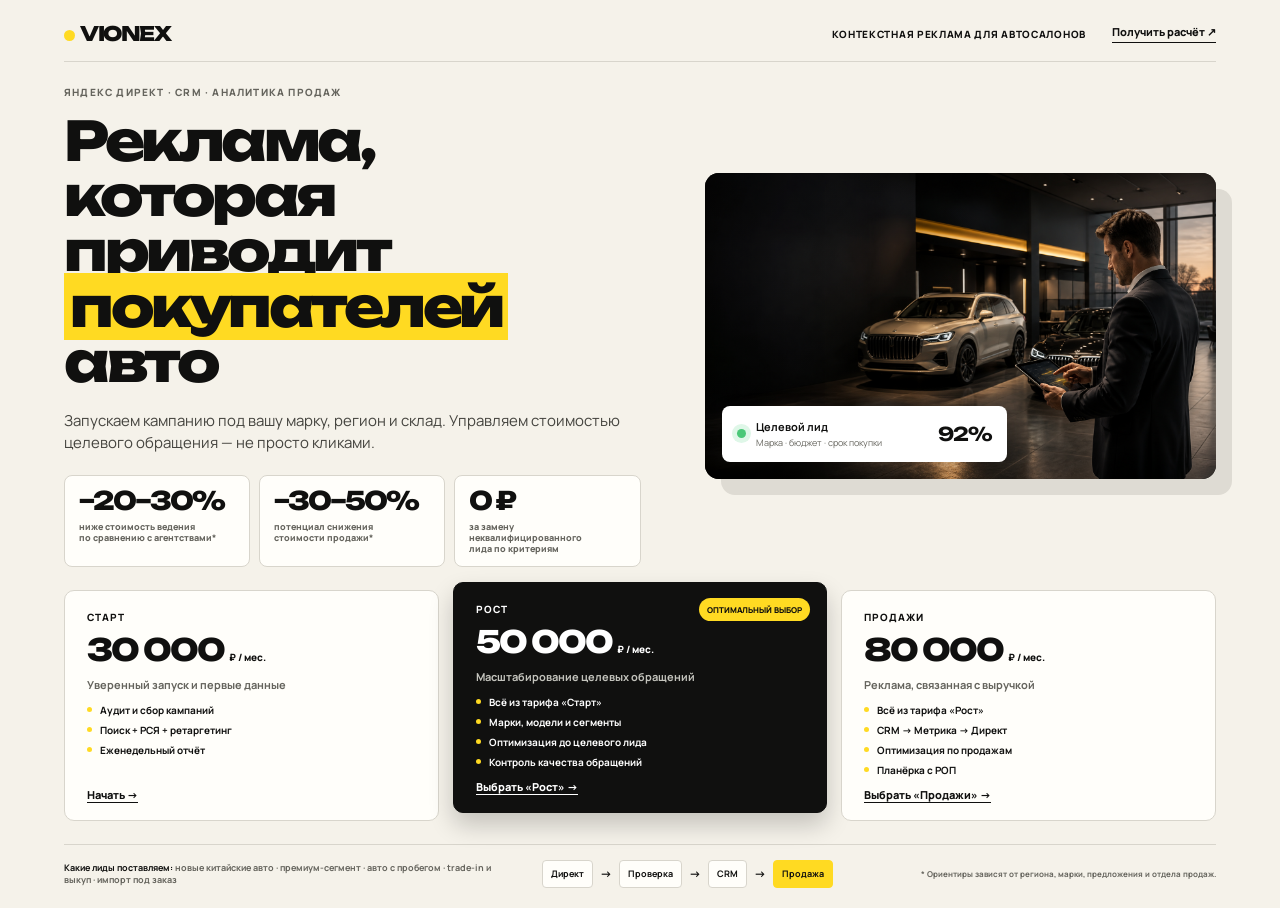
==== commercial.html @ 21ea2c38 "Make commercial offer a single-screen block" ====
<!doctype html>
<html lang="ru">
<head>
  <meta charset="utf-8"><meta name="viewport" content="width=device-width, initial-scale=1">
  <meta name="description" content="Контекстная реклама VIONEX для автосалонов: три понятных тарифа и прозрачная работа по целевым обращениям.">
  <meta name="theme-color" content="#f5f2ea"><title>Контекстная реклама для автосалонов — VIONEX</title>
  <link rel="preconnect" href="https://fonts.googleapis.com"><link rel="preconnect" href="https://fonts.gstatic.com" crossorigin>
  <link href="https://fonts.googleapis.com/css2?family=Manrope:wght@500;600;700;800&family=Unbounded:wght@600;700;800&display=swap" rel="stylesheet">
  <link rel="stylesheet" href="assets/commercial-single.css">
</head>
<body>
  <main class="sheet">
    <header class="sheet__head"><a href="./" class="brand" aria-label="VIONEX — главная"><i></i>VIONEX</a><span>КОНТЕКСТНАЯ РЕКЛАМА ДЛЯ АВТОСАЛОНОВ</span><a class="head-link" href="mailto:info@vionex-leads.ru">Получить расчёт ↗</a></header>
    <section class="top">
      <div class="top__copy"><p class="eyebrow">Яндекс Директ · CRM · аналитика продаж</p><h1>Реклама, которая приводит <mark>покупателей</mark> авто</h1><p class="lead">Запускаем кампанию под вашу марку, регион и склад. Управляем стоимостью целевого обращения — не просто кликами.</p><div class="facts"><article><strong>−20–30%</strong><span>ниже стоимость ведения<br>по сравнению с агентствами*</span></article><article><strong>−30–50%</strong><span>потенциал снижения<br>стоимости продажи*</span></article><article><strong>0 ₽</strong><span>за замену неквалифицированного<br>лида по критериям</span></article></div></div>
      <figure class="showroom"><img src="assets/commercial-showroom.png" alt="Менеджер дилерского центра в автосалоне"><figcaption><i></i><div><b>Целевой лид</b><span>Марка · бюджет · срок покупки</span></div><strong>92%</strong></figcaption></figure>
    </section>
    <section class="tariffs" aria-label="Тарифы на контекстную рекламу">
      <article class="plan"><div class="plan__top"><span>СТАРТ</span><strong>30 000 <small>₽ / мес.</small></strong></div><p>Уверенный запуск и первые данные</p><ul><li>Аудит и сбор кампаний</li><li>Поиск + РСЯ + ретаргетинг</li><li>Еженедельный отчёт</li></ul><a href="mailto:info@vionex-leads.ru">Начать →</a></article>
      <article class="plan plan--accent"><em>ОПТИМАЛЬНЫЙ ВЫБОР</em><div class="plan__top"><span>РОСТ</span><strong>50 000 <small>₽ / мес.</small></strong></div><p>Масштабирование целевых обращений</p><ul><li>Всё из тарифа «Старт»</li><li>Марки, модели и сегменты</li><li>Оптимизация до целевого лида</li><li>Контроль качества обращений</li></ul><a href="mailto:info@vionex-leads.ru">Выбрать «Рост» →</a></article>
      <article class="plan"><div class="plan__top"><span>ПРОДАЖИ</span><strong>80 000 <small>₽ / мес.</small></strong></div><p>Реклама, связанная с выручкой</p><ul><li>Всё из тарифа «Рост»</li><li>CRM → Метрика → Директ</li><li>Оптимизация по продажам</li><li>Планёрка с РОП</li></ul><a href="mailto:info@vionex-leads.ru">Выбрать «Продажи» →</a></article>
    </section>
    <footer class="sheet__foot"><div><b>Какие лиды поставляем:</b> новые китайские авто · премиум-сегмент · авто с пробегом · trade-in и выкуп · импорт под заказ</div><div class="route"><span>Директ</span><b>→</b><span>Проверка</span><b>→</b><span>CRM</span><b>→</b><span>Продажа</span></div><small>* Ориентиры зависят от региона, марки, предложения и отдела продаж.</small></footer>
  </main>
</body>
</html>
---- assets/commercial-single.css ----
:root{--ink:#10100f;--paper:#f5f2ea;--yellow:#ffda22;--muted:#65645d;--line:#d8d5cc}*{box-sizing:border-box}html,body{min-height:100%;margin:0}body{background:#252525;color:var(--ink);font-family:Manrope,Arial,sans-serif}.sheet{width:min(1440px,100%);min-height:100vh;margin:auto;background:var(--paper);padding:30px clamp(24px,5vw,78px) 20px;display:flex;flex-direction:column;gap:clamp(18px,2.5vh,34px)}.sheet__head{height:32px;display:flex;align-items:center;gap:26px;border-bottom:1px solid var(--line);padding-bottom:24px}.brand{font:800 20px Unbounded,sans-serif;color:var(--ink);text-decoration:none;letter-spacing:-1.5px}.brand i{width:11px;height:11px;border-radius:50%;display:inline-block;background:var(--yellow);margin-right:5px}.sheet__head>span{font-size:10px;font-weight:800;letter-spacing:.7px;margin-left:auto}.head-link{font-size:11px;font-weight:800;color:var(--ink);text-decoration:none;border-bottom:1px solid var(--ink);padding-bottom:3px}.top{display:grid;grid-template-columns:minmax(0,1.06fr) minmax(385px,.94fr);gap:clamp(30px,5vw,80px);align-items:center}.eyebrow{font-size:10px;font-weight:800;letter-spacing:1.2px;text-transform:uppercase;color:var(--muted);margin:0 0 14px}h1{font:800 clamp(38px,4.25vw,68px)/1.02 Unbounded,sans-serif;letter-spacing:-3.5px;margin:0;max-width:720px}mark{background:var(--yellow);color:inherit;padding:0 6px}.lead{font-size:15px;line-height:1.5;max-width:580px;margin:20px 0;color:#45443f}.facts{display:flex;gap:9px}.facts article{background:#fffefa;border:1px solid var(--line);border-radius:8px;padding:12px 14px;flex:1;min-width:0}.facts strong{font:800 clamp(20px,2vw,30px)/1 Unbounded,sans-serif;letter-spacing:-2px;display:block}.facts span{font-size:9px;font-weight:800;line-height:1.25;color:var(--muted);display:block;margin-top:7px}.showroom{margin:0;height:clamp(285px,34vh,390px);border-radius:14px;overflow:hidden;position:relative;background:#171716;box-shadow:16px 16px 0 #dedbd3}.showroom:after{content:"";position:absolute;inset:0;background:linear-gradient(90deg,rgba(0,0,0,.26),transparent 60%)}.showroom img{width:100%;height:100%;object-fit:cover;object-position:70% center}.showroom figcaption{position:absolute;z-index:1;bottom:17px;left:17px;right:17px;max-width:285px;padding:13px 15px;background:#fff;border-radius:8px;display:flex;align-items:center;gap:10px;box-shadow:0 9px 22px rgba(0,0,0,.2)}.showroom figcaption i{width:9px;height:9px;border-radius:50%;background:#4bc878;box-shadow:0 0 0 5px #dff7e8}.showroom figcaption div{display:grid;gap:2px}.showroom figcaption b{font-size:11px}.showroom figcaption span{font-size:9px;color:#696861}.showroom figcaption strong{font:700 19px Unbounded,sans-serif;letter-spacing:-1px;margin-left:auto}.tariffs{display:grid;grid-template-columns:repeat(3,1fr);gap:14px}.plan{background:#fffefa;border:1px solid var(--line);border-radius:10px;padding:19px 22px 17px;min-height:230px;display:flex;flex-direction:column;position:relative}.plan--accent{background:var(--ink);border-color:var(--ink);color:#fff;transform:translateY(-8px);box-shadow:0 12px 25px rgba(0,0,0,.2)}.plan>em{position:absolute;right:16px;top:15px;background:var(--yellow);color:var(--ink);font-size:8px;font-weight:800;font-style:normal;border-radius:20px;padding:6px 8px}.plan__top{display:flex;flex-direction:column;gap:11px}.plan__top span{font-size:10px;font-weight:800;letter-spacing:1px}.plan__top strong{font:800 clamp(24px,2.4vw,35px)/1 Unbounded,sans-serif;letter-spacing:-2px}.plan__top small{font:800 10px Manrope,sans-serif;letter-spacing:0}.plan p{font-size:11px;line-height:1.35;margin:13px 0 10px;color:var(--muted);font-weight:700}.plan--accent p{color:#c3c3bc}.plan ul{padding:0;margin:0;list-style:none;display:grid;gap:6px}.plan li{font-size:10px;font-weight:700;padding-left:13px;position:relative}.plan li:before{content:"";width:5px;height:5px;border-radius:50%;background:var(--yellow);position:absolute;left:0;top:4px}.plan a{color:inherit;font-size:11px;font-weight:800;text-decoration:none;border-bottom:1px solid currentColor;width:max-content;margin-top:auto;padding-top:10px}.sheet__foot{border-top:1px solid var(--line);padding-top:15px;display:grid;grid-template-columns:1.15fr .9fr .9fr;gap:18px;align-items:center;font-size:9px;line-height:1.35;color:var(--muted);font-weight:700}.sheet__foot b{color:var(--ink)}.route{display:flex;align-items:center;justify-content:center;gap:7px;color:var(--ink)}.route span{background:#fffefa;border:1px solid var(--line);padding:7px 8px;border-radius:4px}.route span:last-child{background:var(--yellow);border-color:var(--yellow)}.route>b{font-size:12px}.sheet__foot small{text-align:right;font-size:8px}@media(max-width:850px){.sheet{min-height:100%;padding:22px 16px 28px;gap:26px}.sheet__head{padding-bottom:18px}.sheet__head>span{display:none}.head-link{margin-left:auto}.top{grid-template-columns:1fr;gap:25px}.showroom{height:290px;box-shadow:10px 10px 0 #dedbd3}.tariffs{grid-template-columns:1fr}.plan--accent{transform:none}.sheet__foot{grid-template-columns:1fr;gap:12px}.route{justify-content:flex-start;flex-wrap:wrap}.sheet__foot small{text-align:left}h1{font-size:37px;letter-spacing:-2.4px}.facts{display:grid;grid-template-columns:1fr 1fr}.facts article:last-child{grid-column:1/-1}.facts strong{font-size:24px}}@media(max-width:380px){h1{font-size:33px}.brand{font-size:18px}.head-link{font-size:10px}}@media(prefers-reduced-motion:reduce){*{scroll-behavior:auto}}
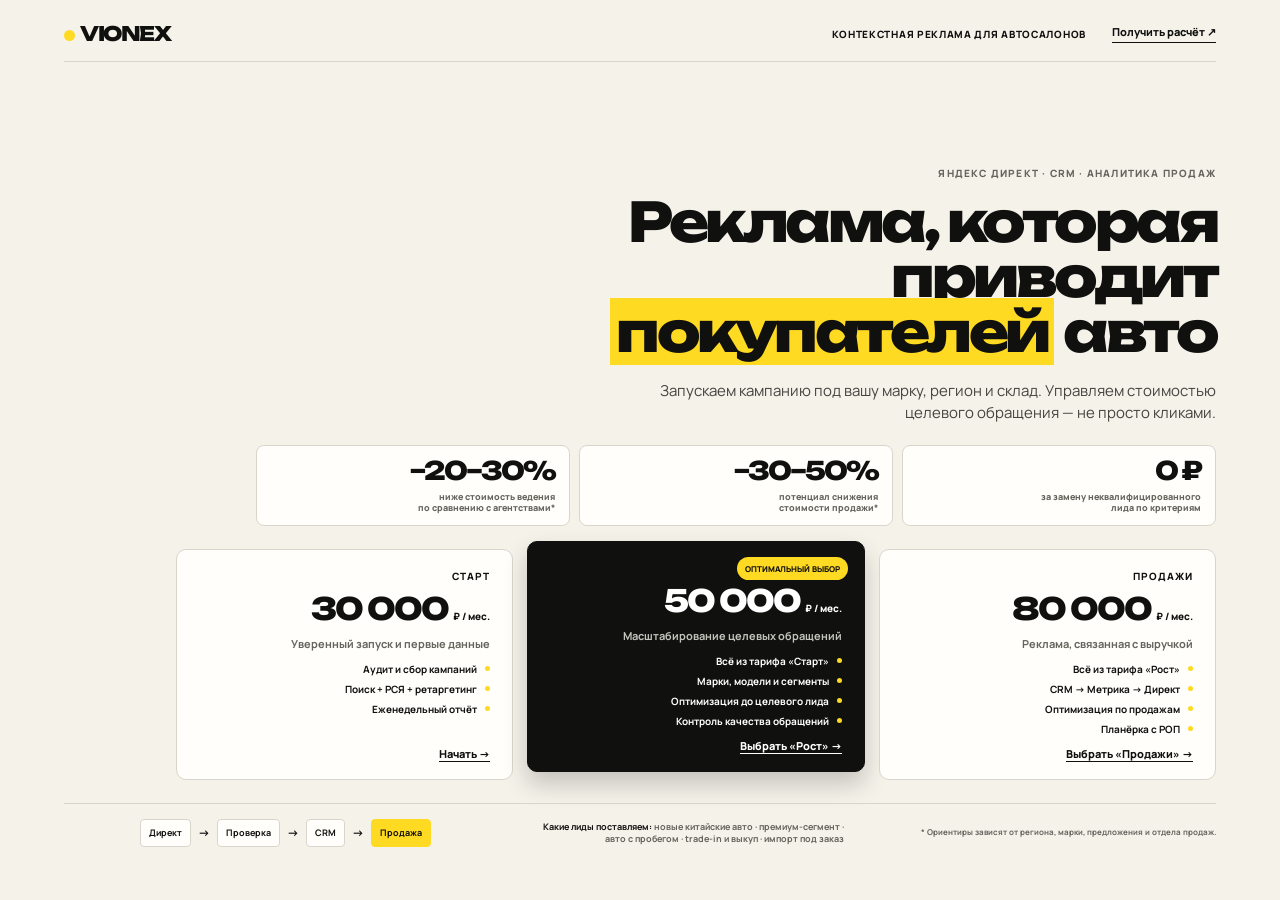
==== commit 949bcc4e: "Move commercial offer content right and remove photo" ====
--- a/commercial.html
+++ b/commercial.html
@@ -7,13 +7,13 @@
   <link rel="preconnect" href="https://fonts.googleapis.com"><link rel="preconnect" href="https://fonts.gstatic.com" crossorigin>
   <link href="https://fonts.googleapis.com/css2?family=Manrope:wght@500;600;700;800&family=Unbounded:wght@600;700;800&display=swap" rel="stylesheet">
   <link rel="stylesheet" href="assets/commercial-single.css">
+  <link rel="stylesheet" href="assets/commercial-right.css">
 </head>
 <body>
   <main class="sheet">
     <header class="sheet__head"><a href="./" class="brand" aria-label="VIONEX — главная"><i></i>VIONEX</a><span>КОНТЕКСТНАЯ РЕКЛАМА ДЛЯ АВТОСАЛОНОВ</span><a class="head-link" href="mailto:info@vionex-leads.ru">Получить расчёт ↗</a></header>
     <section class="top">
       <div class="top__copy"><p class="eyebrow">Яндекс Директ · CRM · аналитика продаж</p><h1>Реклама, которая приводит <mark>покупателей</mark> авто</h1><p class="lead">Запускаем кампанию под вашу марку, регион и склад. Управляем стоимостью целевого обращения — не просто кликами.</p><div class="facts"><article><strong>−20–30%</strong><span>ниже стоимость ведения<br>по сравнению с агентствами*</span></article><article><strong>−30–50%</strong><span>потенциал снижения<br>стоимости продажи*</span></article><article><strong>0 ₽</strong><span>за замену неквалифицированного<br>лида по критериям</span></article></div></div>
-      <figure class="showroom"><img src="assets/commercial-showroom.png" alt="Менеджер дилерского центра в автосалоне"><figcaption><i></i><div><b>Целевой лид</b><span>Марка · бюджет · срок покупки</span></div><strong>92%</strong></figcaption></figure>
     </section>
     <section class="tariffs" aria-label="Тарифы на контекстную рекламу">
       <article class="plan"><div class="plan__top"><span>СТАРТ</span><strong>30 000 <small>₽ / мес.</small></strong></div><p>Уверенный запуск и первые данные</p><ul><li>Аудит и сбор кампаний</li><li>Поиск + РСЯ + ретаргетинг</li><li>Еженедельный отчёт</li></ul><a href="mailto:info@vionex-leads.ru">Начать →</a></article>
--- a/assets/commercial-right.css
+++ b/assets/commercial-right.css
@@ -0,0 +1,28 @@
+/* Вариант витрины: весь контент собран справа, без фото. */
+.top { display: block; padding-top: clamp(48px, 9vh, 108px); }
+.top__copy { width: min(100%, 960px); margin-left: auto; text-align: right; }
+.eyebrow { margin-left: auto; }
+h1 { margin-left: auto; }
+.lead { margin-left: auto; }
+.facts { justify-content: flex-end; }
+.facts article { text-align: right; }
+.tariffs { width: min(100%, 1040px); margin-left: auto; }
+.plan { text-align: right; }
+.plan li { padding-left: 0; padding-right: 13px; }
+.plan li:before { left: auto; right: 0; }
+.plan a { margin-left: auto; }
+.sheet__foot { text-align: right; grid-template-columns: 1.25fr .9fr 1fr; }
+.route { order: -1; }
+.sheet__foot small { text-align: right; }
+@media (max-width: 850px) {
+  .top { padding-top: 34px; }
+  .top__copy { text-align: left; }
+  .eyebrow, h1, .lead { margin-left: 0; }
+  .facts { justify-content: initial; }
+  .facts article, .plan, .sheet__foot, .sheet__foot small { text-align: left; }
+  .tariffs { margin-left: 0; }
+  .plan li { padding-left: 13px; padding-right: 0; }
+  .plan li:before { left: 0; right: auto; }
+  .plan a { margin-left: 0; }
+  .route { order: 0; }
+}
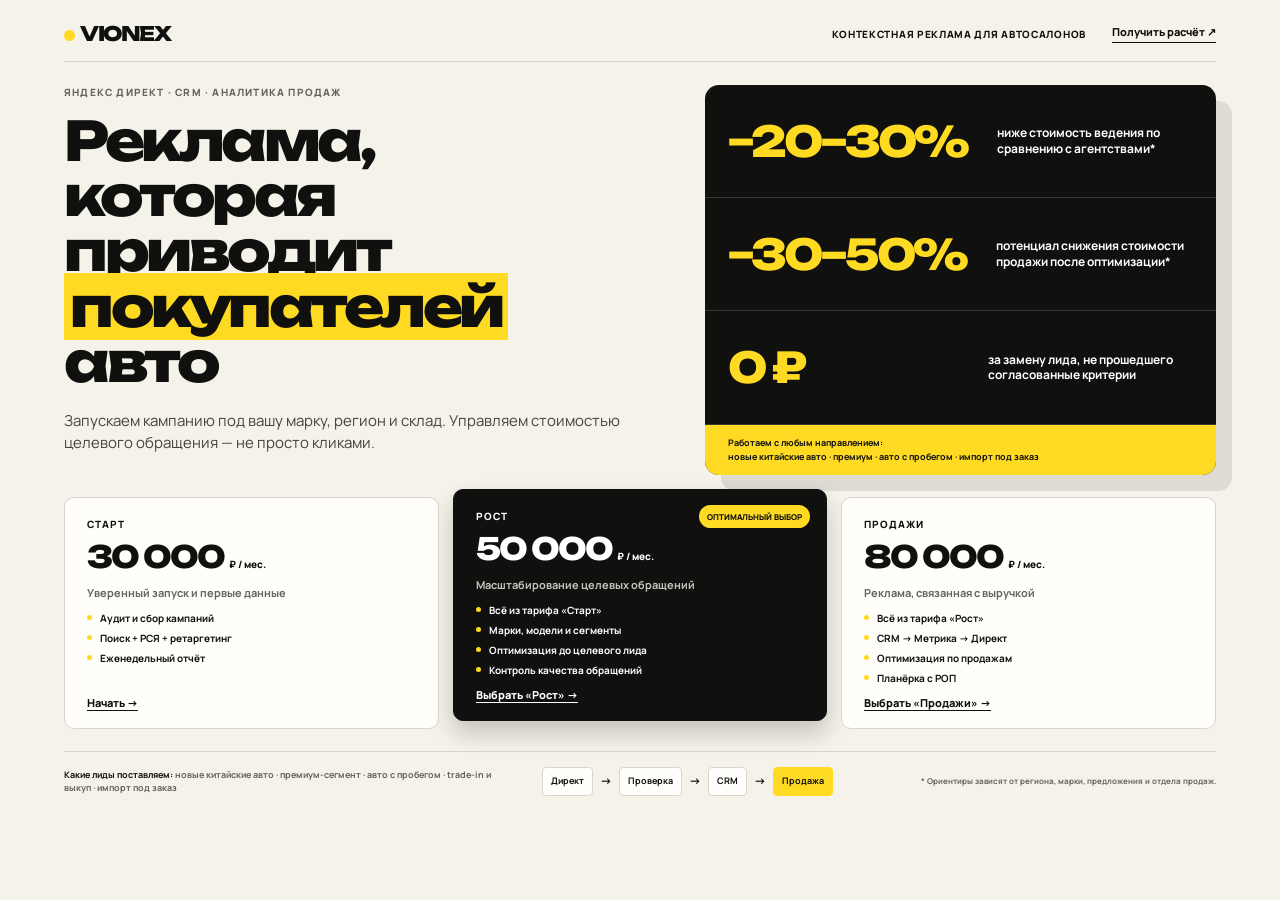
==== commit 4bc29ec3: "Replace commercial image with benefit panel" ====
--- a/commercial.html
+++ b/commercial.html
@@ -7,13 +7,14 @@
   <link rel="preconnect" href="https://fonts.googleapis.com"><link rel="preconnect" href="https://fonts.gstatic.com" crossorigin>
   <link href="https://fonts.googleapis.com/css2?family=Manrope:wght@500;600;700;800&family=Unbounded:wght@600;700;800&display=swap" rel="stylesheet">
   <link rel="stylesheet" href="assets/commercial-single.css">
-  <link rel="stylesheet" href="assets/commercial-right.css">
+  <link rel="stylesheet" href="assets/commercial-benefits.css">
 </head>
 <body>
   <main class="sheet">
     <header class="sheet__head"><a href="./" class="brand" aria-label="VIONEX — главная"><i></i>VIONEX</a><span>КОНТЕКСТНАЯ РЕКЛАМА ДЛЯ АВТОСАЛОНОВ</span><a class="head-link" href="mailto:info@vionex-leads.ru">Получить расчёт ↗</a></header>
     <section class="top">
-      <div class="top__copy"><p class="eyebrow">Яндекс Директ · CRM · аналитика продаж</p><h1>Реклама, которая приводит <mark>покупателей</mark> авто</h1><p class="lead">Запускаем кампанию под вашу марку, регион и склад. Управляем стоимостью целевого обращения — не просто кликами.</p><div class="facts"><article><strong>−20–30%</strong><span>ниже стоимость ведения<br>по сравнению с агентствами*</span></article><article><strong>−30–50%</strong><span>потенциал снижения<br>стоимости продажи*</span></article><article><strong>0 ₽</strong><span>за замену неквалифицированного<br>лида по критериям</span></article></div></div>
+      <div class="top__copy"><p class="eyebrow">Яндекс Директ · CRM · аналитика продаж</p><h1>Реклама, которая приводит <mark>покупателей</mark> авто</h1><p class="lead">Запускаем кампанию под вашу марку, регион и склад. Управляем стоимостью целевого обращения — не просто кликами.</p></div>
+      <aside class="benefit-panel" aria-label="Преимущества VIONEX"><article><strong>−20–30%</strong><p>ниже стоимость ведения по сравнению с агентствами*</p></article><article><strong>−30–50%</strong><p>потенциал снижения стоимости продажи после оптимизации*</p></article><article><strong>0 ₽</strong><p>за замену лида, не прошедшего согласованные критерии</p></article><footer><b>Работаем с любым направлением:</b> новые китайские авто · премиум · авто с пробегом · импорт под заказ</footer></aside>
     </section>
     <section class="tariffs" aria-label="Тарифы на контекстную рекламу">
       <article class="plan"><div class="plan__top"><span>СТАРТ</span><strong>30 000 <small>₽ / мес.</small></strong></div><p>Уверенный запуск и первые данные</p><ul><li>Аудит и сбор кампаний</li><li>Поиск + РСЯ + ретаргетинг</li><li>Еженедельный отчёт</li></ul><a href="mailto:info@vionex-leads.ru">Начать →</a></article>
--- a/assets/commercial-benefits.css
+++ b/assets/commercial-benefits.css
@@ -0,0 +1,11 @@
+/* В правой части — деловые УТП вместо фотографии. */
+.top { align-items:stretch; }
+.top__copy { display:flex; flex-direction:column; justify-content:center; }
+.benefit-panel { border-radius:14px; overflow:hidden; background:var(--ink); color:#fff; box-shadow:16px 16px 0 #dedbd3; display:grid; grid-template-rows:repeat(3,1fr) auto; min-height:clamp(285px,34vh,390px); }
+.benefit-panel article { padding:18px 23px; border-bottom:1px solid rgba(255,255,255,.16); display:flex; justify-content:space-between; gap:30px; align-items:center; }
+.benefit-panel article strong { color:var(--yellow); font:800 clamp(26px,3.3vw,47px)/1 Unbounded,sans-serif; letter-spacing:-3px; white-space:nowrap; }
+.benefit-panel article p { margin:0; max-width:205px; font-size:12px; font-weight:700; line-height:1.3; }
+.benefit-panel footer { padding:12px 23px; background:var(--yellow); color:var(--ink); font-size:9px; line-height:1.35; font-weight:700; }
+.benefit-panel footer b { display:block; margin-bottom:2px; }
+.top .facts { display:none; }
+@media(max-width:850px){.benefit-panel{min-height:0;box-shadow:10px 10px 0 #dedbd3}.benefit-panel article{padding:19px}.benefit-panel article strong{font-size:31px}.benefit-panel article p{font-size:11px}.benefit-panel footer{font-size:10px}}
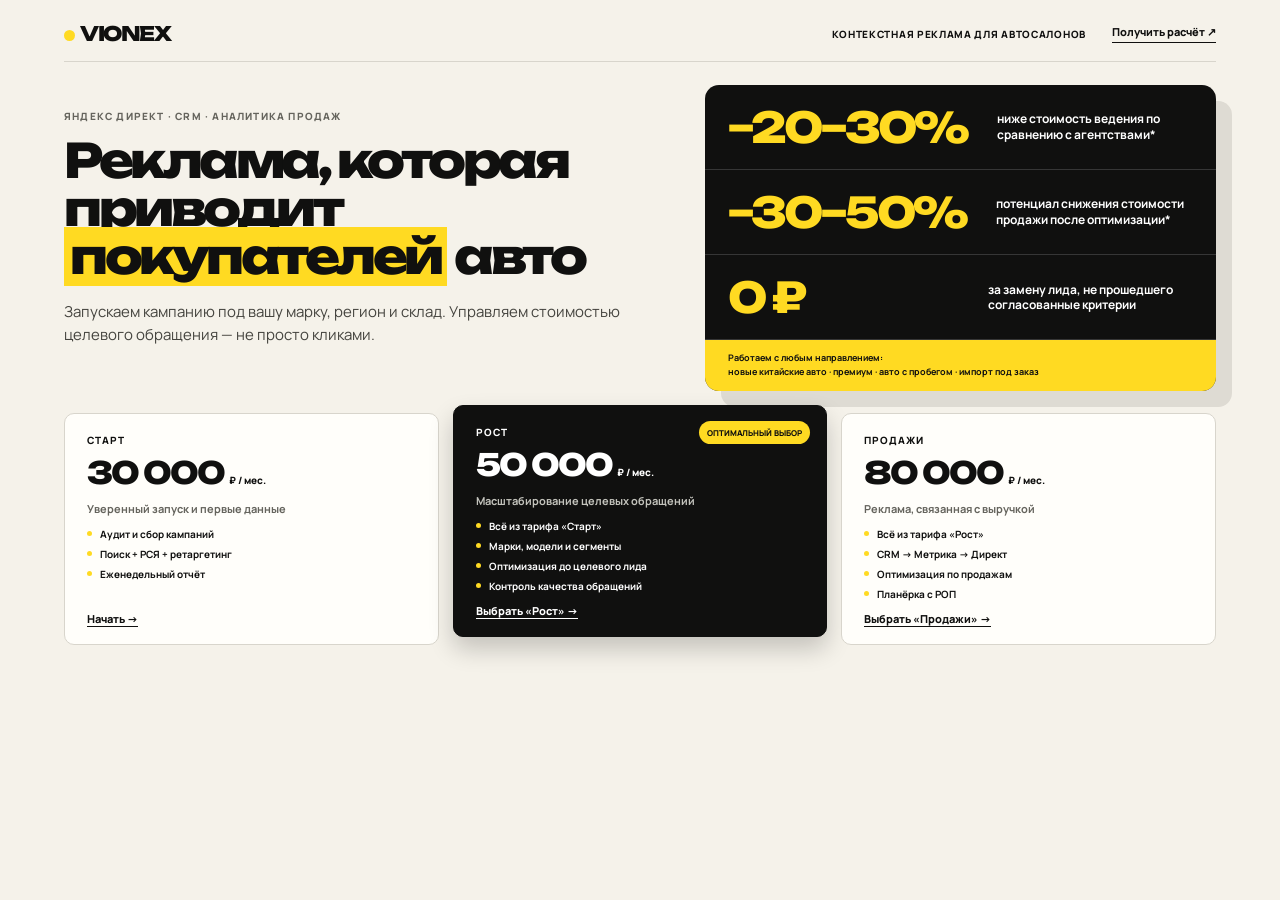
==== commit e42e289f: "Simplify commercial offer and reduce headline" ====
--- a/commercial.html
+++ b/commercial.html
@@ -21,7 +21,6 @@
       <article class="plan plan--accent"><em>ОПТИМАЛЬНЫЙ ВЫБОР</em><div class="plan__top"><span>РОСТ</span><strong>50 000 <small>₽ / мес.</small></strong></div><p>Масштабирование целевых обращений</p><ul><li>Всё из тарифа «Старт»</li><li>Марки, модели и сегменты</li><li>Оптимизация до целевого лида</li><li>Контроль качества обращений</li></ul><a href="mailto:info@vionex-leads.ru">Выбрать «Рост» →</a></article>
       <article class="plan"><div class="plan__top"><span>ПРОДАЖИ</span><strong>80 000 <small>₽ / мес.</small></strong></div><p>Реклама, связанная с выручкой</p><ul><li>Всё из тарифа «Рост»</li><li>CRM → Метрика → Директ</li><li>Оптимизация по продажам</li><li>Планёрка с РОП</li></ul><a href="mailto:info@vionex-leads.ru">Выбрать «Продажи» →</a></article>
     </section>
-    <footer class="sheet__foot"><div><b>Какие лиды поставляем:</b> новые китайские авто · премиум-сегмент · авто с пробегом · trade-in и выкуп · импорт под заказ</div><div class="route"><span>Директ</span><b>→</b><span>Проверка</span><b>→</b><span>CRM</span><b>→</b><span>Продажа</span></div><small>* Ориентиры зависят от региона, марки, предложения и отдела продаж.</small></footer>
   </main>
 </body>
 </html>
--- a/assets/commercial-benefits.css
+++ b/assets/commercial-benefits.css
@@ -1,5 +1,6 @@
 /* В правой части — деловые УТП вместо фотографии. */
 .top { align-items:stretch; }
+.top h1 { font-size:clamp(36px,3.7vw,57px); }
 .top__copy { display:flex; flex-direction:column; justify-content:center; }
 .benefit-panel { border-radius:14px; overflow:hidden; background:var(--ink); color:#fff; box-shadow:16px 16px 0 #dedbd3; display:grid; grid-template-rows:repeat(3,1fr) auto; min-height:clamp(285px,34vh,390px); }
 .benefit-panel article { padding:18px 23px; border-bottom:1px solid rgba(255,255,255,.16); display:flex; justify-content:space-between; gap:30px; align-items:center; }
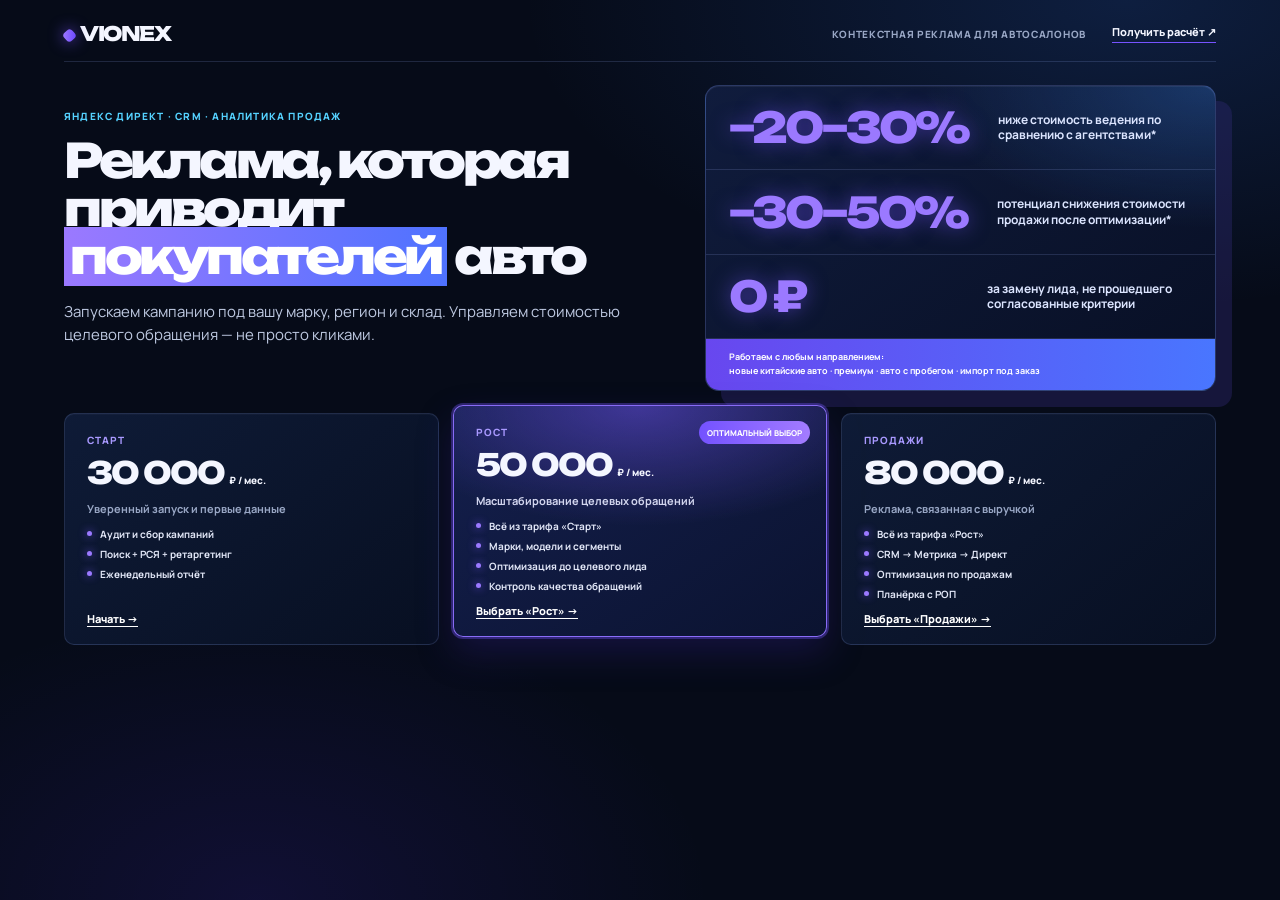
==== commit e41e7662: "Restyle Vionex commercial palette" ====
--- a/commercial.html
+++ b/commercial.html
@@ -3,7 +3,7 @@
 <head>
   <meta charset="utf-8"><meta name="viewport" content="width=device-width, initial-scale=1">
   <meta name="description" content="Контекстная реклама VIONEX для автосалонов: три понятных тарифа и прозрачная работа по целевым обращениям.">
-  <meta name="theme-color" content="#f5f2ea"><title>Контекстная реклама для автосалонов — VIONEX</title>
+  <meta name="theme-color" content="#060b18"><title>Контекстная реклама для автосалонов — VIONEX</title>
   <link rel="preconnect" href="https://fonts.googleapis.com"><link rel="preconnect" href="https://fonts.gstatic.com" crossorigin>
   <link href="https://fonts.googleapis.com/css2?family=Manrope:wght@500;600;700;800&family=Unbounded:wght@600;700;800&display=swap" rel="stylesheet">
   <link rel="stylesheet" href="assets/commercial-single.css">
--- a/assets/commercial-single.css
+++ b/assets/commercial-single.css
@@ -1 +1,42 @@
-:root{--ink:#10100f;--paper:#f5f2ea;--yellow:#ffda22;--muted:#65645d;--line:#d8d5cc}*{box-sizing:border-box}html,body{min-height:100%;margin:0}body{background:#252525;color:var(--ink);font-family:Manrope,Arial,sans-serif}.sheet{width:min(1440px,100%);min-height:100vh;margin:auto;background:var(--paper);padding:30px clamp(24px,5vw,78px) 20px;display:flex;flex-direction:column;gap:clamp(18px,2.5vh,34px)}.sheet__head{height:32px;display:flex;align-items:center;gap:26px;border-bottom:1px solid var(--line);padding-bottom:24px}.brand{font:800 20px Unbounded,sans-serif;color:var(--ink);text-decoration:none;letter-spacing:-1.5px}.brand i{width:11px;height:11px;border-radius:50%;display:inline-block;background:var(--yellow);margin-right:5px}.sheet__head>span{font-size:10px;font-weight:800;letter-spacing:.7px;margin-left:auto}.head-link{font-size:11px;font-weight:800;color:var(--ink);text-decoration:none;border-bottom:1px solid var(--ink);padding-bottom:3px}.top{display:grid;grid-template-columns:minmax(0,1.06fr) minmax(385px,.94fr);gap:clamp(30px,5vw,80px);align-items:center}.eyebrow{font-size:10px;font-weight:800;letter-spacing:1.2px;text-transform:uppercase;color:var(--muted);margin:0 0 14px}h1{font:800 clamp(38px,4.25vw,68px)/1.02 Unbounded,sans-serif;letter-spacing:-3.5px;margin:0;max-width:720px}mark{background:var(--yellow);color:inherit;padding:0 6px}.lead{font-size:15px;line-height:1.5;max-width:580px;margin:20px 0;color:#45443f}.facts{display:flex;gap:9px}.facts article{background:#fffefa;border:1px solid var(--line);border-radius:8px;padding:12px 14px;flex:1;min-width:0}.facts strong{font:800 clamp(20px,2vw,30px)/1 Unbounded,sans-serif;letter-spacing:-2px;display:block}.facts span{font-size:9px;font-weight:800;line-height:1.25;color:var(--muted);display:block;margin-top:7px}.showroom{margin:0;height:clamp(285px,34vh,390px);border-radius:14px;overflow:hidden;position:relative;background:#171716;box-shadow:16px 16px 0 #dedbd3}.showroom:after{content:"";position:absolute;inset:0;background:linear-gradient(90deg,rgba(0,0,0,.26),transparent 60%)}.showroom img{width:100%;height:100%;object-fit:cover;object-position:70% center}.showroom figcaption{position:absolute;z-index:1;bottom:17px;left:17px;right:17px;max-width:285px;padding:13px 15px;background:#fff;border-radius:8px;display:flex;align-items:center;gap:10px;box-shadow:0 9px 22px rgba(0,0,0,.2)}.showroom figcaption i{width:9px;height:9px;border-radius:50%;background:#4bc878;box-shadow:0 0 0 5px #dff7e8}.showroom figcaption div{display:grid;gap:2px}.showroom figcaption b{font-size:11px}.showroom figcaption span{font-size:9px;color:#696861}.showroom figcaption strong{font:700 19px Unbounded,sans-serif;letter-spacing:-1px;margin-left:auto}.tariffs{display:grid;grid-template-columns:repeat(3,1fr);gap:14px}.plan{background:#fffefa;border:1px solid var(--line);border-radius:10px;padding:19px 22px 17px;min-height:230px;display:flex;flex-direction:column;position:relative}.plan--accent{background:var(--ink);border-color:var(--ink);color:#fff;transform:translateY(-8px);box-shadow:0 12px 25px rgba(0,0,0,.2)}.plan>em{position:absolute;right:16px;top:15px;background:var(--yellow);color:var(--ink);font-size:8px;font-weight:800;font-style:normal;border-radius:20px;padding:6px 8px}.plan__top{display:flex;flex-direction:column;gap:11px}.plan__top span{font-size:10px;font-weight:800;letter-spacing:1px}.plan__top strong{font:800 clamp(24px,2.4vw,35px)/1 Unbounded,sans-serif;letter-spacing:-2px}.plan__top small{font:800 10px Manrope,sans-serif;letter-spacing:0}.plan p{font-size:11px;line-height:1.35;margin:13px 0 10px;color:var(--muted);font-weight:700}.plan--accent p{color:#c3c3bc}.plan ul{padding:0;margin:0;list-style:none;display:grid;gap:6px}.plan li{font-size:10px;font-weight:700;padding-left:13px;position:relative}.plan li:before{content:"";width:5px;height:5px;border-radius:50%;background:var(--yellow);position:absolute;left:0;top:4px}.plan a{color:inherit;font-size:11px;font-weight:800;text-decoration:none;border-bottom:1px solid currentColor;width:max-content;margin-top:auto;padding-top:10px}.sheet__foot{border-top:1px solid var(--line);padding-top:15px;display:grid;grid-template-columns:1.15fr .9fr .9fr;gap:18px;align-items:center;font-size:9px;line-height:1.35;color:var(--muted);font-weight:700}.sheet__foot b{color:var(--ink)}.route{display:flex;align-items:center;justify-content:center;gap:7px;color:var(--ink)}.route span{background:#fffefa;border:1px solid var(--line);padding:7px 8px;border-radius:4px}.route span:last-child{background:var(--yellow);border-color:var(--yellow)}.route>b{font-size:12px}.sheet__foot small{text-align:right;font-size:8px}@media(max-width:850px){.sheet{min-height:100%;padding:22px 16px 28px;gap:26px}.sheet__head{padding-bottom:18px}.sheet__head>span{display:none}.head-link{margin-left:auto}.top{grid-template-columns:1fr;gap:25px}.showroom{height:290px;box-shadow:10px 10px 0 #dedbd3}.tariffs{grid-template-columns:1fr}.plan--accent{transform:none}.sheet__foot{grid-template-columns:1fr;gap:12px}.route{justify-content:flex-start;flex-wrap:wrap}.sheet__foot small{text-align:left}h1{font-size:37px;letter-spacing:-2.4px}.facts{display:grid;grid-template-columns:1fr 1fr}.facts article:last-child{grid-column:1/-1}.facts strong{font-size:24px}}@media(max-width:380px){h1{font-size:33px}.brand{font-size:18px}.head-link{font-size:10px}}@media(prefers-reduced-motion:reduce){*{scroll-behavior:auto}}
+:root {
+  --ink:#f4f6ff; --paper:#060b18; --surface:#0a1225; --surface-raised:#0e1930;
+  --accent:#7653ff; --accent-hi:#9b79ff; --cyan:#55d2ff; --muted:#99a7c5;
+  --line:rgba(154,180,255,.17);
+}
+* { box-sizing:border-box; }
+html,body { min-height:100%; margin:0; }
+body { background:#020611; color:var(--ink); font-family:Manrope,Arial,sans-serif; }
+.sheet { width:min(1440px,100%); min-height:100vh; margin:auto; padding:30px clamp(24px,5vw,78px) 20px; display:flex; flex-direction:column; gap:clamp(18px,2.5vh,34px); background:radial-gradient(900px 460px at 88% 0%,rgba(46,108,222,.2),transparent 67%),radial-gradient(650px 420px at 20% 100%,rgba(93,48,255,.12),transparent 70%),var(--paper); }
+.sheet__head { height:32px; display:flex; align-items:center; gap:26px; border-bottom:1px solid var(--line); padding-bottom:24px; }
+.brand { font:800 20px Unbounded,sans-serif; color:var(--ink); text-decoration:none; letter-spacing:-1.5px; }
+.brand i { width:11px; height:11px; border-radius:4px; display:inline-block; background:linear-gradient(135deg,#a17cff,#6844ff); margin-right:5px; transform:rotate(-42deg); box-shadow:0 0 15px rgba(118,83,255,.8); }
+.sheet__head>span { margin-left:auto; color:var(--muted); font-size:10px; font-weight:800; letter-spacing:.7px; }
+.head-link { color:var(--ink); border-bottom:1px solid var(--accent); padding-bottom:3px; text-decoration:none; font-size:11px; font-weight:800; }
+.top { display:grid; grid-template-columns:minmax(0,1.06fr) minmax(385px,.94fr); gap:clamp(30px,5vw,80px); align-items:center; }
+.eyebrow { margin:0 0 14px; color:var(--cyan); font-size:10px; font-weight:800; letter-spacing:1.2px; text-transform:uppercase; }
+h1 { max-width:720px; margin:0; font:800 clamp(38px,4.25vw,68px)/1.02 Unbounded,sans-serif; letter-spacing:-3.5px; }
+mark { padding:0 6px; color:#fff; background:linear-gradient(92deg,var(--accent-hi),#4e72ff); box-decoration-break:clone; -webkit-box-decoration-break:clone; }
+.lead { max-width:580px; margin:20px 0; color:#bec9e1; font-size:15px; line-height:1.5; }
+.facts { display:flex; gap:9px; }
+.facts article { min-width:0; flex:1; padding:12px 14px; border:1px solid var(--line); border-radius:8px; background:var(--surface-raised); }
+.facts strong { display:block; font:800 clamp(20px,2vw,30px)/1 Unbounded,sans-serif; letter-spacing:-2px; }
+.facts span { display:block; margin-top:7px; color:var(--muted); font-size:9px; font-weight:800; line-height:1.25; }
+.showroom { position:relative; height:clamp(285px,34vh,390px); margin:0; overflow:hidden; border-radius:14px; background:#171716; box-shadow:16px 16px 0 rgba(55,46,126,.34); }
+.showroom:after { position:absolute; inset:0; content:""; background:linear-gradient(90deg,rgba(0,0,0,.26),transparent 60%); }
+.showroom img { width:100%; height:100%; object-fit:cover; object-position:70% center; }
+.showroom figcaption { position:absolute; z-index:1; right:17px; bottom:17px; left:17px; display:flex; align-items:center; gap:10px; max-width:285px; padding:13px 15px; border-radius:8px; background:#fff; box-shadow:0 9px 22px rgba(0,0,0,.2); }
+.showroom figcaption i { width:9px; height:9px; border-radius:50%; background:#4bc878; box-shadow:0 0 0 5px #dff7e8; }
+.showroom figcaption div { display:grid; gap:2px; }.showroom figcaption b { font-size:11px; }.showroom figcaption span { color:#696861; font-size:9px; }.showroom figcaption strong { margin-left:auto; font:700 19px Unbounded,sans-serif; letter-spacing:-1px; }
+.tariffs { display:grid; grid-template-columns:repeat(3,1fr); gap:14px; }
+.plan { position:relative; display:flex; flex-direction:column; min-height:230px; padding:19px 22px 17px; border:1px solid var(--line); border-radius:10px; background:linear-gradient(140deg,rgba(15,28,56,.96),rgba(8,16,34,.96)); box-shadow:inset 0 1px rgba(255,255,255,.025); }
+.plan--accent { color:#fff; transform:translateY(-8px); border-color:rgba(143,112,255,.95); background:radial-gradient(110% 80% at 50% 0%,rgba(121,88,255,.44),transparent 65%),linear-gradient(145deg,#141f4d,#0b1330); box-shadow:0 0 0 2px rgba(116,83,255,.35),0 16px 35px rgba(46,30,130,.36); }
+.plan>em { position:absolute; top:15px; right:16px; padding:6px 8px; border-radius:20px; color:#fff; background:linear-gradient(90deg,#7452ff,#a37cff); font-size:8px; font-weight:800; font-style:normal; }
+.plan__top { display:flex; flex-direction:column; gap:11px; }.plan__top span { color:#a999ff; font-size:10px; font-weight:800; letter-spacing:1px; }.plan__top strong { color:var(--ink); font:800 clamp(24px,2.4vw,35px)/1 Unbounded,sans-serif; letter-spacing:-2px; }.plan__top small { font:800 10px Manrope,sans-serif; letter-spacing:0; }
+.plan p { margin:13px 0 10px; color:var(--muted); font-size:11px; font-weight:700; line-height:1.35; }.plan--accent p { color:#d2d5ee; }
+.plan ul { display:grid; gap:6px; margin:0; padding:0; list-style:none; }.plan li { position:relative; padding-left:13px; color:#e2e7f7; font-size:10px; font-weight:700; }.plan li:before { position:absolute; top:4px; left:0; width:5px; height:5px; border-radius:50%; content:""; background:var(--accent-hi); box-shadow:0 0 8px var(--accent); }
+.plan a { width:max-content; margin-top:auto; padding-top:10px; border-bottom:1px solid currentColor; color:#fff; text-decoration:none; font-size:11px; font-weight:800; }
+.sheet__foot { display:grid; grid-template-columns:1.15fr .9fr .9fr; gap:18px; align-items:center; padding-top:15px; border-top:1px solid var(--line); color:var(--muted); font-size:9px; font-weight:700; line-height:1.35; }.sheet__foot b { color:var(--ink); }.route { display:flex; align-items:center; justify-content:center; gap:7px; color:var(--ink); }.route span { padding:7px 8px; border:1px solid var(--line); border-radius:4px; background:var(--surface-raised); }.route span:last-child { border-color:var(--accent); background:var(--accent); }.route>b { font-size:12px; }.sheet__foot small { text-align:right; font-size:8px; }
+@media(max-width:850px) { .sheet { min-height:100%; padding:22px 16px 28px; gap:26px; overflow:hidden; }.sheet__head { padding-bottom:18px; }.sheet__head>span { display:none; }.head-link { margin-left:auto; }.top,.top__copy { min-width:0; }.top { grid-template-columns:minmax(0,1fr); gap:25px; }.showroom { height:290px; box-shadow:10px 10px 0 rgba(55,46,126,.34); }.tariffs { grid-template-columns:minmax(0,1fr); }.plan--accent { transform:none; }.sheet__foot { grid-template-columns:1fr; gap:12px; }.route { justify-content:flex-start; flex-wrap:wrap; }.sheet__foot small { text-align:left; }h1 { max-width:100%; font-size:37px; letter-spacing:-2.4px; overflow-wrap:anywhere; }.facts { display:grid; grid-template-columns:1fr 1fr; }.facts article:last-child { grid-column:1/-1; }.facts strong { font-size:24px; } }
+@media(max-width:480px) { .head-link { display:none; }.sheet__head { justify-content:flex-start; } }
+@media(max-width:380px) { h1 { font-size:33px; }.brand { font-size:18px; } }
+@media(prefers-reduced-motion:reduce) { * { scroll-behavior:auto; } }
--- a/assets/commercial-benefits.css
+++ b/assets/commercial-benefits.css
@@ -2,11 +2,10 @@
 .top { align-items:stretch; }
 .top h1 { font-size:clamp(36px,3.7vw,57px); }
 .top__copy { display:flex; flex-direction:column; justify-content:center; }
-.benefit-panel { border-radius:14px; overflow:hidden; background:var(--ink); color:#fff; box-shadow:16px 16px 0 #dedbd3; display:grid; grid-template-rows:repeat(3,1fr) auto; min-height:clamp(285px,34vh,390px); }
-.benefit-panel article { padding:18px 23px; border-bottom:1px solid rgba(255,255,255,.16); display:flex; justify-content:space-between; gap:30px; align-items:center; }
-.benefit-panel article strong { color:var(--yellow); font:800 clamp(26px,3.3vw,47px)/1 Unbounded,sans-serif; letter-spacing:-3px; white-space:nowrap; }
-.benefit-panel article p { margin:0; max-width:205px; font-size:12px; font-weight:700; line-height:1.3; }
-.benefit-panel footer { padding:12px 23px; background:var(--yellow); color:var(--ink); font-size:9px; line-height:1.35; font-weight:700; }
-.benefit-panel footer b { display:block; margin-bottom:2px; }
-.top .facts { display:none; }
-@media(max-width:850px){.benefit-panel{min-height:0;box-shadow:10px 10px 0 #dedbd3}.benefit-panel article{padding:19px}.benefit-panel article strong{font-size:31px}.benefit-panel article p{font-size:11px}.benefit-panel footer{font-size:10px}}
+.benefit-panel { display:grid; grid-template-rows:repeat(3,1fr) auto; min-height:clamp(285px,34vh,390px); overflow:hidden; border:1px solid rgba(137,160,255,.25); border-radius:14px; color:#fff; background:radial-gradient(110% 90% at 100% 0%,rgba(63,146,255,.27),transparent 52%),linear-gradient(145deg,#101c3d,#080f24); box-shadow:16px 16px 0 rgba(55,46,126,.34),inset 0 1px rgba(255,255,255,.06); }
+.benefit-panel article { display:flex; align-items:center; justify-content:space-between; gap:30px; padding:18px 23px; border-bottom:1px solid rgba(159,180,255,.16); }
+.benefit-panel article strong { color:var(--accent-hi); text-shadow:0 0 20px rgba(118,83,255,.5); font:800 clamp(26px,3.3vw,47px)/1 Unbounded,sans-serif; letter-spacing:-3px; white-space:nowrap; }
+.benefit-panel article p { max-width:205px; margin:0; color:#dce5ff; font-size:12px; font-weight:700; line-height:1.3; }
+.benefit-panel footer { padding:12px 23px; color:#fff; background:linear-gradient(90deg,#6847ef,#4976ff); font-size:9px; font-weight:700; line-height:1.35; }.benefit-panel footer b { display:block; margin-bottom:2px; }.top .facts { display:none; }
+@media(max-width:850px) { .benefit-panel { min-width:0; min-height:0; box-shadow:10px 10px 0 rgba(55,46,126,.34); }.benefit-panel article { padding:19px; }.benefit-panel article strong { font-size:31px; }.benefit-panel article p { font-size:11px; }.benefit-panel footer { font-size:10px; overflow-wrap:anywhere; } }
+@media(max-width:480px) { .benefit-panel article { gap:12px; padding:17px 18px; }.benefit-panel article strong { font-size:27px; letter-spacing:-2px; }.benefit-panel article p { min-width:0; font-size:10px; }.benefit-panel footer { padding:12px 18px; } }
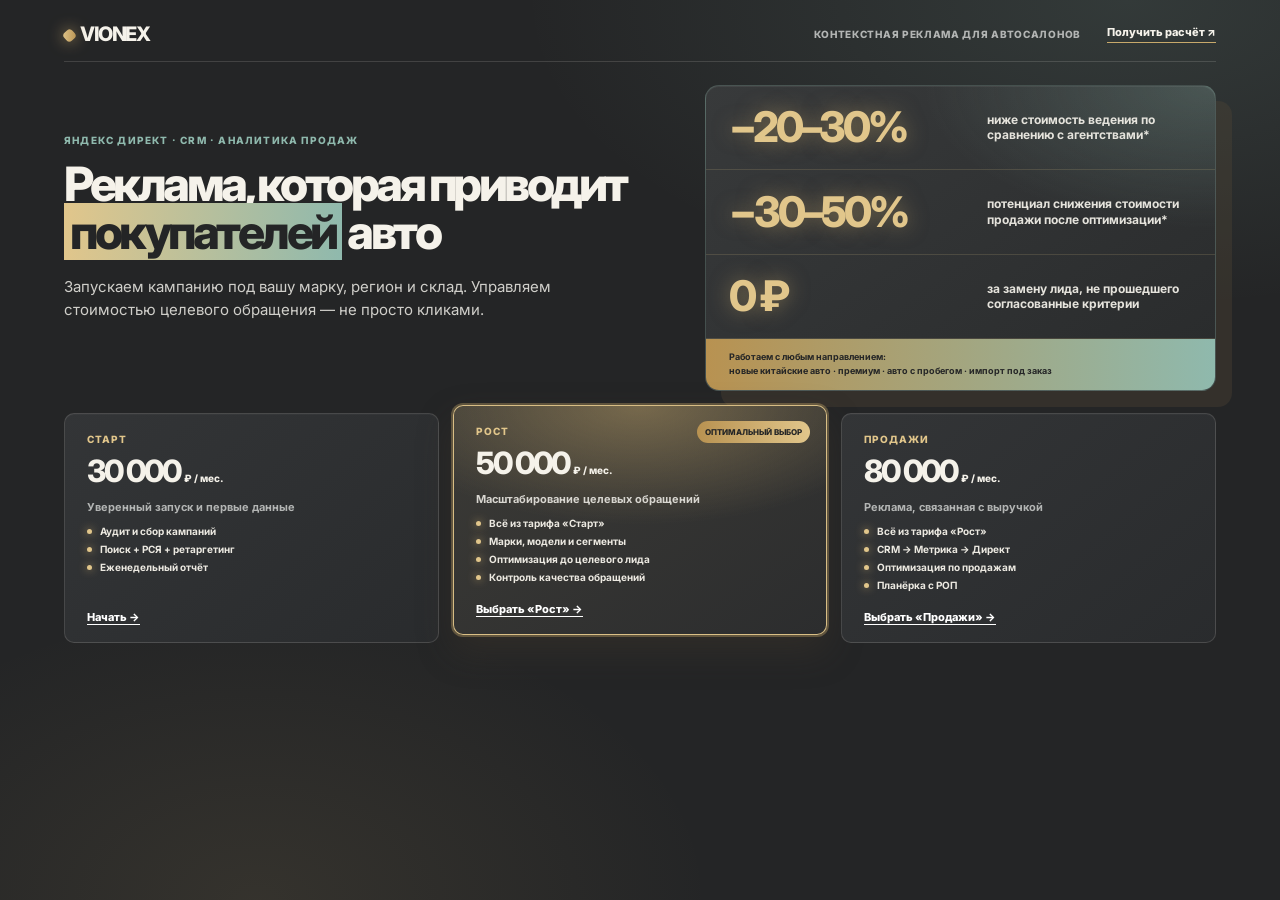
==== commit 9431e198: "Refresh site palette and typography" ====
--- a/commercial.html
+++ b/commercial.html
@@ -3,9 +3,10 @@
 <head>
   <meta charset="utf-8"><meta name="viewport" content="width=device-width, initial-scale=1">
   <meta name="description" content="Контекстная реклама VIONEX для автосалонов: три понятных тарифа и прозрачная работа по целевым обращениям.">
-  <meta name="theme-color" content="#060b18"><title>Контекстная реклама для автосалонов — VIONEX</title>
+  <meta name="theme-color" content="#242526"><title>Контекстная реклама для автосалонов — VIONEX</title>
   <link rel="preconnect" href="https://fonts.googleapis.com"><link rel="preconnect" href="https://fonts.gstatic.com" crossorigin>
-  <link href="https://fonts.googleapis.com/css2?family=Manrope:wght@500;600;700;800&family=Unbounded:wght@600;700;800&display=swap" rel="stylesheet">
+  <link href="https://fonts.googleapis.com/css2?family=Inter:wght@400;500;600;700;800&display=swap" rel="stylesheet">
+  <link rel="icon" type="image/svg+xml" href="favicon.svg">
   <link rel="stylesheet" href="assets/commercial-single.css">
   <link rel="stylesheet" href="assets/commercial-benefits.css">
 </head>
--- a/assets/commercial-single.css
+++ b/assets/commercial-single.css
@@ -1,42 +1,42 @@
 :root {
-  --ink:#f4f6ff; --paper:#060b18; --surface:#0a1225; --surface-raised:#0e1930;
-  --accent:#7653ff; --accent-hi:#9b79ff; --cyan:#55d2ff; --muted:#99a7c5;
-  --line:rgba(154,180,255,.17);
+  --ink:#f5f2ea; --paper:#242526; --surface:#2a2c2e; --surface-raised:#343638;
+  --accent:#c8a96b; --accent-hi:#e1c68b; --cyan:#8fb9ad; --muted:#b3b5b4;
+  --line:rgba(245,242,234,.14);
 }
 * { box-sizing:border-box; }
 html,body { min-height:100%; margin:0; }
-body { background:#020611; color:var(--ink); font-family:Manrope,Arial,sans-serif; }
-.sheet { width:min(1440px,100%); min-height:100vh; margin:auto; padding:30px clamp(24px,5vw,78px) 20px; display:flex; flex-direction:column; gap:clamp(18px,2.5vh,34px); background:radial-gradient(900px 460px at 88% 0%,rgba(46,108,222,.2),transparent 67%),radial-gradient(650px 420px at 20% 100%,rgba(93,48,255,.12),transparent 70%),var(--paper); }
+body { background:#202122; color:var(--ink); font-family:Inter,sans-serif; }
+.sheet { width:min(1440px,100%); min-height:100vh; margin:auto; padding:30px clamp(24px,5vw,78px) 20px; display:flex; flex-direction:column; gap:clamp(18px,2.5vh,34px); background:radial-gradient(900px 460px at 88% 0%,rgba(143,185,173,.14),transparent 67%),radial-gradient(650px 420px at 20% 100%,rgba(200,169,107,.10),transparent 70%),var(--paper); }
 .sheet__head { height:32px; display:flex; align-items:center; gap:26px; border-bottom:1px solid var(--line); padding-bottom:24px; }
-.brand { font:800 20px Unbounded,sans-serif; color:var(--ink); text-decoration:none; letter-spacing:-1.5px; }
-.brand i { width:11px; height:11px; border-radius:4px; display:inline-block; background:linear-gradient(135deg,#a17cff,#6844ff); margin-right:5px; transform:rotate(-42deg); box-shadow:0 0 15px rgba(118,83,255,.8); }
+.brand { font:800 20px Inter,sans-serif; color:var(--ink); text-decoration:none; letter-spacing:-1.5px; }
+.brand i { width:11px; height:11px; border-radius:4px; display:inline-block; background:linear-gradient(135deg,#e1c68b,#b89251); margin-right:5px; transform:rotate(-42deg); box-shadow:0 0 15px rgba(200,169,107,.8); }
 .sheet__head>span { margin-left:auto; color:var(--muted); font-size:10px; font-weight:800; letter-spacing:.7px; }
 .head-link { color:var(--ink); border-bottom:1px solid var(--accent); padding-bottom:3px; text-decoration:none; font-size:11px; font-weight:800; }
 .top { display:grid; grid-template-columns:minmax(0,1.06fr) minmax(385px,.94fr); gap:clamp(30px,5vw,80px); align-items:center; }
 .eyebrow { margin:0 0 14px; color:var(--cyan); font-size:10px; font-weight:800; letter-spacing:1.2px; text-transform:uppercase; }
-h1 { max-width:720px; margin:0; font:800 clamp(38px,4.25vw,68px)/1.02 Unbounded,sans-serif; letter-spacing:-3.5px; }
-mark { padding:0 6px; color:#fff; background:linear-gradient(92deg,var(--accent-hi),#4e72ff); box-decoration-break:clone; -webkit-box-decoration-break:clone; }
-.lead { max-width:580px; margin:20px 0; color:#bec9e1; font-size:15px; line-height:1.5; }
+h1 { max-width:720px; margin:0; font:800 clamp(38px,4.25vw,68px)/1.02 Inter,sans-serif; letter-spacing:-3.5px; }
+mark { padding:0 6px; color:#242526; background:linear-gradient(92deg,var(--accent-hi),var(--cyan)); box-decoration-break:clone; -webkit-box-decoration-break:clone; }
+.lead { max-width:580px; margin:20px 0; color:#d0cfca; font-size:15px; line-height:1.5; }
 .facts { display:flex; gap:9px; }
 .facts article { min-width:0; flex:1; padding:12px 14px; border:1px solid var(--line); border-radius:8px; background:var(--surface-raised); }
-.facts strong { display:block; font:800 clamp(20px,2vw,30px)/1 Unbounded,sans-serif; letter-spacing:-2px; }
+.facts strong { display:block; font:800 clamp(20px,2vw,30px)/1 Inter,sans-serif; letter-spacing:-2px; }
 .facts span { display:block; margin-top:7px; color:var(--muted); font-size:9px; font-weight:800; line-height:1.25; }
-.showroom { position:relative; height:clamp(285px,34vh,390px); margin:0; overflow:hidden; border-radius:14px; background:#171716; box-shadow:16px 16px 0 rgba(55,46,126,.34); }
+.showroom { position:relative; height:clamp(285px,34vh,390px); margin:0; overflow:hidden; border-radius:14px; background:#171716; box-shadow:16px 16px 0 rgba(82,72,54,.34); }
 .showroom:after { position:absolute; inset:0; content:""; background:linear-gradient(90deg,rgba(0,0,0,.26),transparent 60%); }
 .showroom img { width:100%; height:100%; object-fit:cover; object-position:70% center; }
 .showroom figcaption { position:absolute; z-index:1; right:17px; bottom:17px; left:17px; display:flex; align-items:center; gap:10px; max-width:285px; padding:13px 15px; border-radius:8px; background:#fff; box-shadow:0 9px 22px rgba(0,0,0,.2); }
 .showroom figcaption i { width:9px; height:9px; border-radius:50%; background:#4bc878; box-shadow:0 0 0 5px #dff7e8; }
-.showroom figcaption div { display:grid; gap:2px; }.showroom figcaption b { font-size:11px; }.showroom figcaption span { color:#696861; font-size:9px; }.showroom figcaption strong { margin-left:auto; font:700 19px Unbounded,sans-serif; letter-spacing:-1px; }
+.showroom figcaption div { display:grid; gap:2px; }.showroom figcaption b { font-size:11px; }.showroom figcaption span { color:#696861; font-size:9px; }.showroom figcaption strong { margin-left:auto; font:700 19px Inter,sans-serif; letter-spacing:-1px; }
 .tariffs { display:grid; grid-template-columns:repeat(3,1fr); gap:14px; }
-.plan { position:relative; display:flex; flex-direction:column; min-height:230px; padding:19px 22px 17px; border:1px solid var(--line); border-radius:10px; background:linear-gradient(140deg,rgba(15,28,56,.96),rgba(8,16,34,.96)); box-shadow:inset 0 1px rgba(255,255,255,.025); }
-.plan--accent { color:#fff; transform:translateY(-8px); border-color:rgba(143,112,255,.95); background:radial-gradient(110% 80% at 50% 0%,rgba(121,88,255,.44),transparent 65%),linear-gradient(145deg,#141f4d,#0b1330); box-shadow:0 0 0 2px rgba(116,83,255,.35),0 16px 35px rgba(46,30,130,.36); }
-.plan>em { position:absolute; top:15px; right:16px; padding:6px 8px; border-radius:20px; color:#fff; background:linear-gradient(90deg,#7452ff,#a37cff); font-size:8px; font-weight:800; font-style:normal; }
-.plan__top { display:flex; flex-direction:column; gap:11px; }.plan__top span { color:#a999ff; font-size:10px; font-weight:800; letter-spacing:1px; }.plan__top strong { color:var(--ink); font:800 clamp(24px,2.4vw,35px)/1 Unbounded,sans-serif; letter-spacing:-2px; }.plan__top small { font:800 10px Manrope,sans-serif; letter-spacing:0; }
-.plan p { margin:13px 0 10px; color:var(--muted); font-size:11px; font-weight:700; line-height:1.35; }.plan--accent p { color:#d2d5ee; }
-.plan ul { display:grid; gap:6px; margin:0; padding:0; list-style:none; }.plan li { position:relative; padding-left:13px; color:#e2e7f7; font-size:10px; font-weight:700; }.plan li:before { position:absolute; top:4px; left:0; width:5px; height:5px; border-radius:50%; content:""; background:var(--accent-hi); box-shadow:0 0 8px var(--accent); }
+.plan { position:relative; display:flex; flex-direction:column; min-height:230px; padding:19px 22px 17px; border:1px solid var(--line); border-radius:10px; background:linear-gradient(140deg,rgba(52,54,56,.96),rgba(42,44,46,.96)); box-shadow:inset 0 1px rgba(255,255,255,.025); }
+.plan--accent { color:#fff; transform:translateY(-8px); border-color:rgba(225,198,139,.95); background:radial-gradient(110% 80% at 50% 0%,rgba(200,169,107,.44),transparent 65%),linear-gradient(145deg,#3b3a36,#2c2d2e); box-shadow:0 0 0 2px rgba(200,169,107,.35),0 16px 35px rgba(68,58,43,.36); }
+.plan>em { position:absolute; top:15px; right:16px; padding:6px 8px; border-radius:20px; color:#242526; background:linear-gradient(90deg,#b89251,#e1c68b); font-size:8px; font-weight:800; font-style:normal; }
+.plan__top { display:flex; flex-direction:column; gap:11px; }.plan__top span { color:#e1c68b; font-size:10px; font-weight:800; letter-spacing:1px; }.plan__top strong { color:var(--ink); font:800 clamp(24px,2.4vw,35px)/1 Inter,sans-serif; letter-spacing:-2px; }.plan__top small { font:800 10px Inter,sans-serif; letter-spacing:0; }
+.plan p { margin:13px 0 10px; color:var(--muted); font-size:11px; font-weight:700; line-height:1.35; }.plan--accent p { color:#d8d6d0; }
+.plan ul { display:grid; gap:6px; margin:0; padding:0; list-style:none; }.plan li { position:relative; padding-left:13px; color:#ece9e1; font-size:10px; font-weight:700; }.plan li:before { position:absolute; top:4px; left:0; width:5px; height:5px; border-radius:50%; content:""; background:var(--accent-hi); box-shadow:0 0 8px var(--accent); }
 .plan a { width:max-content; margin-top:auto; padding-top:10px; border-bottom:1px solid currentColor; color:#fff; text-decoration:none; font-size:11px; font-weight:800; }
 .sheet__foot { display:grid; grid-template-columns:1.15fr .9fr .9fr; gap:18px; align-items:center; padding-top:15px; border-top:1px solid var(--line); color:var(--muted); font-size:9px; font-weight:700; line-height:1.35; }.sheet__foot b { color:var(--ink); }.route { display:flex; align-items:center; justify-content:center; gap:7px; color:var(--ink); }.route span { padding:7px 8px; border:1px solid var(--line); border-radius:4px; background:var(--surface-raised); }.route span:last-child { border-color:var(--accent); background:var(--accent); }.route>b { font-size:12px; }.sheet__foot small { text-align:right; font-size:8px; }
-@media(max-width:850px) { .sheet { min-height:100%; padding:22px 16px 28px; gap:26px; overflow:hidden; }.sheet__head { padding-bottom:18px; }.sheet__head>span { display:none; }.head-link { margin-left:auto; }.top,.top__copy { min-width:0; }.top { grid-template-columns:minmax(0,1fr); gap:25px; }.showroom { height:290px; box-shadow:10px 10px 0 rgba(55,46,126,.34); }.tariffs { grid-template-columns:minmax(0,1fr); }.plan--accent { transform:none; }.sheet__foot { grid-template-columns:1fr; gap:12px; }.route { justify-content:flex-start; flex-wrap:wrap; }.sheet__foot small { text-align:left; }h1 { max-width:100%; font-size:37px; letter-spacing:-2.4px; overflow-wrap:anywhere; }.facts { display:grid; grid-template-columns:1fr 1fr; }.facts article:last-child { grid-column:1/-1; }.facts strong { font-size:24px; } }
+@media(max-width:850px) { .sheet { min-height:100%; padding:22px 16px 28px; gap:26px; overflow:hidden; }.sheet__head { padding-bottom:18px; }.sheet__head>span { display:none; }.head-link { margin-left:auto; }.top,.top__copy { min-width:0; }.top { grid-template-columns:minmax(0,1fr); gap:25px; }.showroom { height:290px; box-shadow:10px 10px 0 rgba(82,72,54,.34); }.tariffs { grid-template-columns:minmax(0,1fr); }.plan--accent { transform:none; }.sheet__foot { grid-template-columns:1fr; gap:12px; }.route { justify-content:flex-start; flex-wrap:wrap; }.sheet__foot small { text-align:left; }h1 { max-width:100%; font-size:37px; letter-spacing:-2.4px; overflow-wrap:anywhere; }.facts { display:grid; grid-template-columns:1fr 1fr; }.facts article:last-child { grid-column:1/-1; }.facts strong { font-size:24px; } }
 @media(max-width:480px) { .head-link { display:none; }.sheet__head { justify-content:flex-start; } }
 @media(max-width:380px) { h1 { font-size:33px; }.brand { font-size:18px; } }
 @media(prefers-reduced-motion:reduce) { * { scroll-behavior:auto; } }
--- a/assets/commercial-benefits.css
+++ b/assets/commercial-benefits.css
@@ -2,10 +2,10 @@
 .top { align-items:stretch; }
 .top h1 { font-size:clamp(36px,3.7vw,57px); }
 .top__copy { display:flex; flex-direction:column; justify-content:center; }
-.benefit-panel { display:grid; grid-template-rows:repeat(3,1fr) auto; min-height:clamp(285px,34vh,390px); overflow:hidden; border:1px solid rgba(137,160,255,.25); border-radius:14px; color:#fff; background:radial-gradient(110% 90% at 100% 0%,rgba(63,146,255,.27),transparent 52%),linear-gradient(145deg,#101c3d,#080f24); box-shadow:16px 16px 0 rgba(55,46,126,.34),inset 0 1px rgba(255,255,255,.06); }
-.benefit-panel article { display:flex; align-items:center; justify-content:space-between; gap:30px; padding:18px 23px; border-bottom:1px solid rgba(159,180,255,.16); }
-.benefit-panel article strong { color:var(--accent-hi); text-shadow:0 0 20px rgba(118,83,255,.5); font:800 clamp(26px,3.3vw,47px)/1 Unbounded,sans-serif; letter-spacing:-3px; white-space:nowrap; }
-.benefit-panel article p { max-width:205px; margin:0; color:#dce5ff; font-size:12px; font-weight:700; line-height:1.3; }
-.benefit-panel footer { padding:12px 23px; color:#fff; background:linear-gradient(90deg,#6847ef,#4976ff); font-size:9px; font-weight:700; line-height:1.35; }.benefit-panel footer b { display:block; margin-bottom:2px; }.top .facts { display:none; }
-@media(max-width:850px) { .benefit-panel { min-width:0; min-height:0; box-shadow:10px 10px 0 rgba(55,46,126,.34); }.benefit-panel article { padding:19px; }.benefit-panel article strong { font-size:31px; }.benefit-panel article p { font-size:11px; }.benefit-panel footer { font-size:10px; overflow-wrap:anywhere; } }
+.benefit-panel { display:grid; grid-template-rows:repeat(3,1fr) auto; min-height:clamp(285px,34vh,390px); overflow:hidden; border:1px solid rgba(143,185,173,.25); border-radius:14px; color:#fff; background:radial-gradient(110% 90% at 100% 0%,rgba(143,185,173,.27),transparent 52%),linear-gradient(145deg,#383a3b,#292b2c); box-shadow:16px 16px 0 rgba(82,72,54,.34),inset 0 1px rgba(255,255,255,.06); }
+.benefit-panel article { display:flex; align-items:center; justify-content:space-between; gap:30px; padding:18px 23px; border-bottom:1px solid rgba(225,198,139,.16); }
+.benefit-panel article strong { color:var(--accent-hi); text-shadow:0 0 20px rgba(200,169,107,.5); font:800 clamp(26px,3.3vw,47px)/1 Inter,sans-serif; letter-spacing:-3px; white-space:nowrap; }
+.benefit-panel article p { max-width:205px; margin:0; color:#e5e3dc; font-size:12px; font-weight:700; line-height:1.3; }
+.benefit-panel footer { padding:12px 23px; color:#242526; background:linear-gradient(90deg,#b89251,#8fb9ad); font-size:9px; font-weight:700; line-height:1.35; }.benefit-panel footer b { display:block; margin-bottom:2px; }.top .facts { display:none; }
+@media(max-width:850px) { .benefit-panel { min-width:0; min-height:0; box-shadow:10px 10px 0 rgba(82,72,54,.34); }.benefit-panel article { padding:19px; }.benefit-panel article strong { font-size:31px; }.benefit-panel article p { font-size:11px; }.benefit-panel footer { font-size:10px; overflow-wrap:anywhere; } }
 @media(max-width:480px) { .benefit-panel article { gap:12px; padding:17px 18px; }.benefit-panel article strong { font-size:27px; letter-spacing:-2px; }.benefit-panel article p { min-width:0; font-size:10px; }.benefit-panel footer { padding:12px 18px; } }
